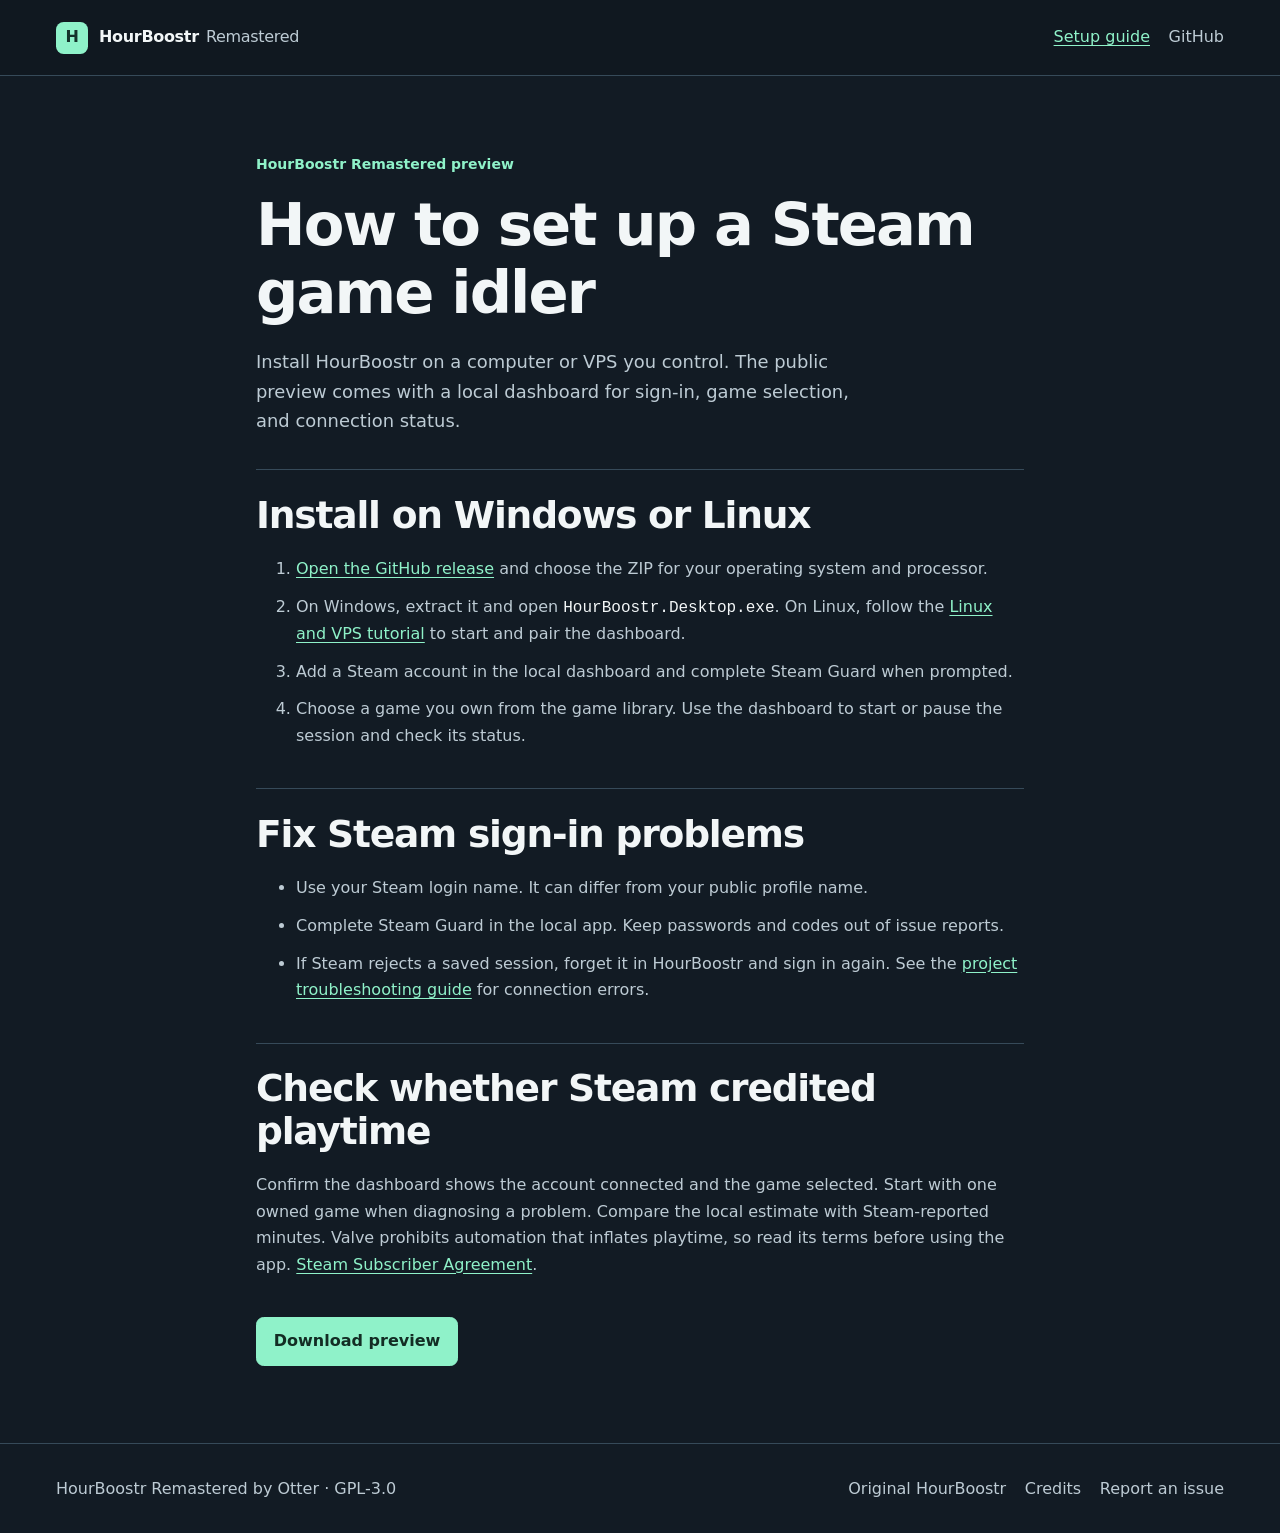
==== steam-idler-setup/index.html @ 60c2ac98 "Publish HourBoostr Remastered project site" ====
<!doctype html>
<html lang="en">
<head>
  <meta charset="utf-8">
  <meta name="viewport" content="width=device-width, initial-scale=1">
  <meta name="theme-color" content="#121b24">
  <title>How to Set Up a Steam Game Idler | HourBoostr Remastered</title>
  <meta name="description" content="Set up the HourBoostr Steam game idler on Windows or Linux, sign in with Steam Guard, and troubleshoot connection or playtime issues.">
  <link rel="canonical" href="https://otter-supremacy.github.io/HourBoostr-Remastered/steam-idler-setup/">
  <meta property="og:type" content="website">
  <meta property="og:site_name" content="HourBoostr Remastered">
  <meta property="og:title" content="How to Set Up a Steam Game Idler | HourBoostr Remastered">
  <meta property="og:description" content="Set up the HourBoostr Steam game idler on Windows or Linux, sign in with Steam Guard, and troubleshoot connection or playtime issues.">
  <meta property="og:url" content="https://otter-supremacy.github.io/HourBoostr-Remastered/steam-idler-setup/">
  <meta property="og:image" content="https://otter-supremacy.github.io/HourBoostr-Remastered/assets/dashboard-preview.jpg">
  <meta property="og:image:alt" content="HourBoostr Remastered dashboard showing example data">
  <meta name="twitter:card" content="summary_large_image">
  <link rel="stylesheet" href="../assets/styles.css">
</head>
<body>
  <a class="skip" href="#main">Skip to content</a>
  <header class="site-header">
    <div class="wrap header-inner">
      <a class="brand" href="../"><span class="mark" aria-hidden="true">H</span> HourBoostr <span class="brand-sub">Remastered</span></a>
      <nav aria-label="Main navigation">
        <a href="./" aria-current="page">Setup guide</a>
        <a href="https://github.com/otter-supremacy/HourBoostr-Remastered">GitHub</a>
      </nav>
    </div>
  </header>
  <main class="wrap guide" id="main">
    <p class="eyebrow">HourBoostr Remastered preview</p>
    <h1>How to set up a Steam game idler</h1>
    <p class="intro">Install HourBoostr on a computer or VPS you control. The public preview comes with a local dashboard for sign-in, game selection, and connection status.</p>
    <section aria-labelledby="install">
      <h2 id="install">Install on Windows or Linux</h2>
      <ol>
        <li><a href="https://github.com/otter-supremacy/HourBoostr-Remastered/releases/tag/v1.0.0-preview.1">Open the GitHub release</a> and choose the ZIP for your operating system and processor.</li>
        <li>On Windows, extract it and open <code>HourBoostr.Desktop.exe</code>. On Linux, follow the <a href="https://github.com/otter-supremacy/HourBoostr-Remastered/blob/main/docs/TUTORIAL.md#linux-and-vps">Linux and VPS tutorial</a> to start and pair the dashboard.</li>
        <li>Add a Steam account in the local dashboard and complete Steam Guard when prompted.</li>
        <li>Choose a game you own from the game library. Use the dashboard to start or pause the session and check its status.</li>
      </ol>
    </section>
    <section aria-labelledby="signin">
      <h2 id="signin">Fix Steam sign-in problems</h2>
      <ul>
        <li>Use your Steam login name. It can differ from your public profile name.</li>
        <li>Complete Steam Guard in the local app. Keep passwords and codes out of issue reports.</li>
        <li>If Steam rejects a saved session, forget it in HourBoostr and sign in again. See the <a href="https://github.com/otter-supremacy/HourBoostr-Remastered/blob/main/docs/TROUBLESHOOTING.md">project troubleshooting guide</a> for connection errors.</li>
      </ul>
    </section>
    <section aria-labelledby="playtime">
      <h2 id="playtime">Check whether Steam credited playtime</h2>
      <p>Confirm the dashboard shows the account connected and the game selected. Start with one owned game when diagnosing a problem. Compare the local estimate with Steam-reported minutes. Valve prohibits automation that inflates playtime, so read its terms before using the app. <a href="https://store.steampowered.com/subscriber_agreement/#4">Steam Subscriber Agreement</a>.</p>
    </section>
    <a class="button primary" href="https://github.com/otter-supremacy/HourBoostr-Remastered/releases/tag/v1.0.0-preview.1">Download preview</a>
  </main>
  <footer class="site-footer">
    <div class="wrap footer-inner">
      <p>HourBoostr Remastered by Otter · GPL-3.0</p>
      <nav aria-label="Project links">
        <a href="https://github.com/Ezzpify/HourBoostr">Original HourBoostr</a>
        <a href="https://github.com/otter-supremacy/HourBoostr-Remastered/blob/main/CREDITS.md">Credits</a>
        <a href="https://github.com/otter-supremacy/HourBoostr-Remastered/issues">Report an issue</a>
      </nav>
    </div>
  </footer>
</body>
</html>
---- assets/styles.css ----
* { box-sizing: border-box; }
:root { color-scheme: dark; --bg: #121b24; --panel: #1a2834; --line: #364a59; --quiet: #bdcbd4; --paper: #f2f6f7; --mint: #8ff2c9; font: 1rem/1.65 system-ui, -apple-system, "Segoe UI", sans-serif; }
body { margin: 0; background: var(--bg); color: var(--paper); }
.wrap { width: min(100% - 2.5rem, 73rem); margin-inline: auto; }
a { color: var(--mint); text-underline-offset: .2em; }
:focus-visible { outline: 3px solid #ffdb8a; outline-offset: 4px; border-radius: .2rem; }
.skip { position: absolute; top: .6rem; left: .6rem; z-index: 10; transform: translateY(-170%); background: var(--bg); padding: .7rem; }
.skip:focus { transform: none; }
.site-header { border-bottom: 1px solid var(--line); background: #101820; }
.header-inner, .footer-inner { display: flex; align-items: center; justify-content: space-between; gap: .55rem 1.5rem; flex-wrap: wrap; }
.header-inner { min-height: 4.7rem; padding-block: .5rem; }
.brand { display: inline-flex; align-items: center; gap: .45rem; text-decoration: none; color: var(--paper); font-weight: 760; letter-spacing: -.02em; }
.brand-sub { color: var(--quiet); font-weight: 500; }
.mark { display: grid; place-items: center; width: 2rem; height: 2rem; margin-right: .24rem; background: var(--mint); color: #14322a; border-radius: .48rem; font-weight: 850; }
nav { display: flex; flex-wrap: wrap; gap: 0 1.16rem; }
nav a { min-height: 44px; display: inline-flex; align-items: center; color: var(--quiet); text-decoration: none; }
nav a:hover, nav a[aria-current="page"] { color: var(--mint); text-decoration: underline; }
.hero { padding-block: clamp(3rem, 8vw, 7rem); display: grid; grid-template-columns: 1fr 1.06fr; gap: clamp(1.8rem, 4vw, 4rem); align-items: center; }
.eyebrow { font-size: .875rem; font-weight: 750; color: var(--mint); margin: 0 0 .95rem; }
h1, h2, h3 { line-height: 1.14; letter-spacing: -.032em; }
h1 { font-size: clamp(2.5rem, 5vw, 4.5rem); margin: 0 0 1.3rem; }
.hero h1 span { color: var(--mint); }
h2 { font-size: clamp(1.55rem, 3vw, 2.35rem); margin: 0 0 1.25rem; }
h3 { font-size: 1.2rem; margin: 0 0 .5rem; }
p, li { color: var(--quiet); }
.intro { font-size: 1.12rem; max-width: 55ch; }
.actions { display: flex; flex-wrap: wrap; gap: .7rem; margin-top: 1.6rem; }
.button { min-height: 48px; display: inline-flex; align-items: center; padding: .64rem 1.05rem; border: 1px solid #718994; border-radius: .48rem; text-decoration: none; color: var(--paper); font-weight: 750; }
.button:hover { border-color: var(--mint); }
.primary { background: var(--mint); color: #132d24; border-color: var(--mint); }
.primary:hover { background: #b8ffdf; }
.release-note, figcaption { font-size: .875rem; color: var(--quiet); }
.preview { margin: 0; padding: .65rem .65rem .5rem; background: var(--panel); border: 1px solid var(--line); border-radius: .8rem; box-shadow: 0 20px 48px #050a105e; }
.preview img { display: block; max-width: 100%; width: 100%; height: auto; border-radius: .38rem; }
figcaption { padding: .5rem .25rem 0; }
.content { padding-block: 2.6rem; border-top: 1px solid var(--line); }
.steps { display: grid; grid-template-columns: repeat(3,minmax(0, 1fr)); gap: .9rem; }
.steps article { border: 1px solid var(--line); border-radius: .7rem; background: var(--panel); padding: 1.2rem; }
.steps p { margin: 0; }
.questions { padding-bottom: 3.8rem; }
details { border-bottom: 1px solid var(--line); max-width: 63ch; }
summary { cursor: pointer; min-height: 48px; padding: .6rem .15rem; font-weight: 670; }
details p { margin-top: .1rem; }
.guide { max-width: 48rem; padding-block: clamp(2.5rem, 6vw, 5rem); }
.guide h1 { font-size: clamp(2.4rem, 5vw, 3.7rem); }
.guide section { padding-block: 1.45rem; border-top: 1px solid var(--line); }
.guide section:first-of-type { margin-top: 2.1rem; }
.guide li + li { margin-top: .7rem; }
code { overflow-wrap: anywhere; color: var(--paper); }
.site-footer { padding-block: 1rem; border-top: 1px solid var(--line); }
@media (max-width: 51rem) { .hero { grid-template-columns: 1fr; } .steps { grid-template-columns: 1fr; } .hero h1 br { display: none; } }
@media (max-width: 32rem) { .wrap { width: calc(100% - 2rem); } .actions .button { flex: 1 1 100%; justify-content: center; } }
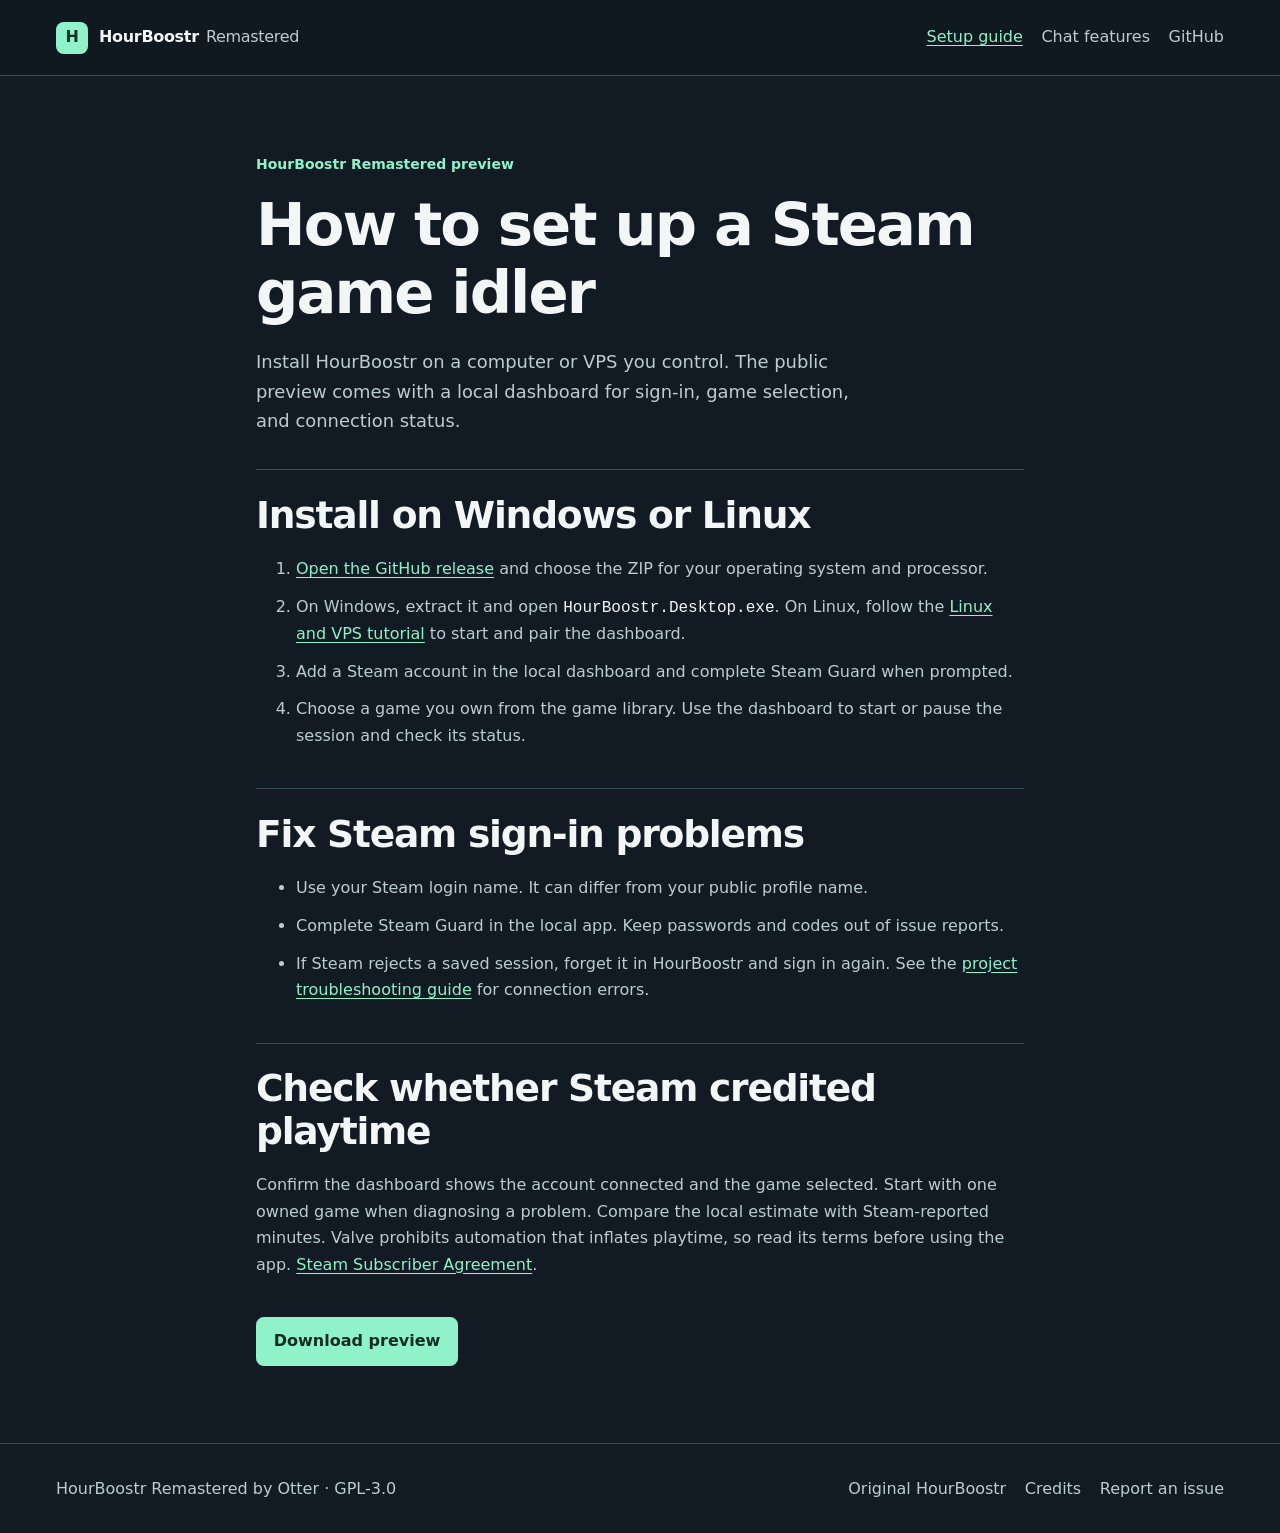
==== commit b53f5617: "Document Steam chat, friend acceptance and welcomes" ====
--- a/steam-idler-setup/index.html
+++ b/steam-idler-setup/index.html
@@ -24,6 +24,7 @@
       <a class="brand" href="../"><span class="mark" aria-hidden="true">H</span> HourBoostr <span class="brand-sub">Remastered</span></a>
       <nav aria-label="Main navigation">
         <a href="./" aria-current="page">Setup guide</a>
+        <a href="../#chat-features">Chat features</a>
         <a href="https://github.com/otter-supremacy/HourBoostr-Remastered">GitHub</a>
       </nav>
     </div>
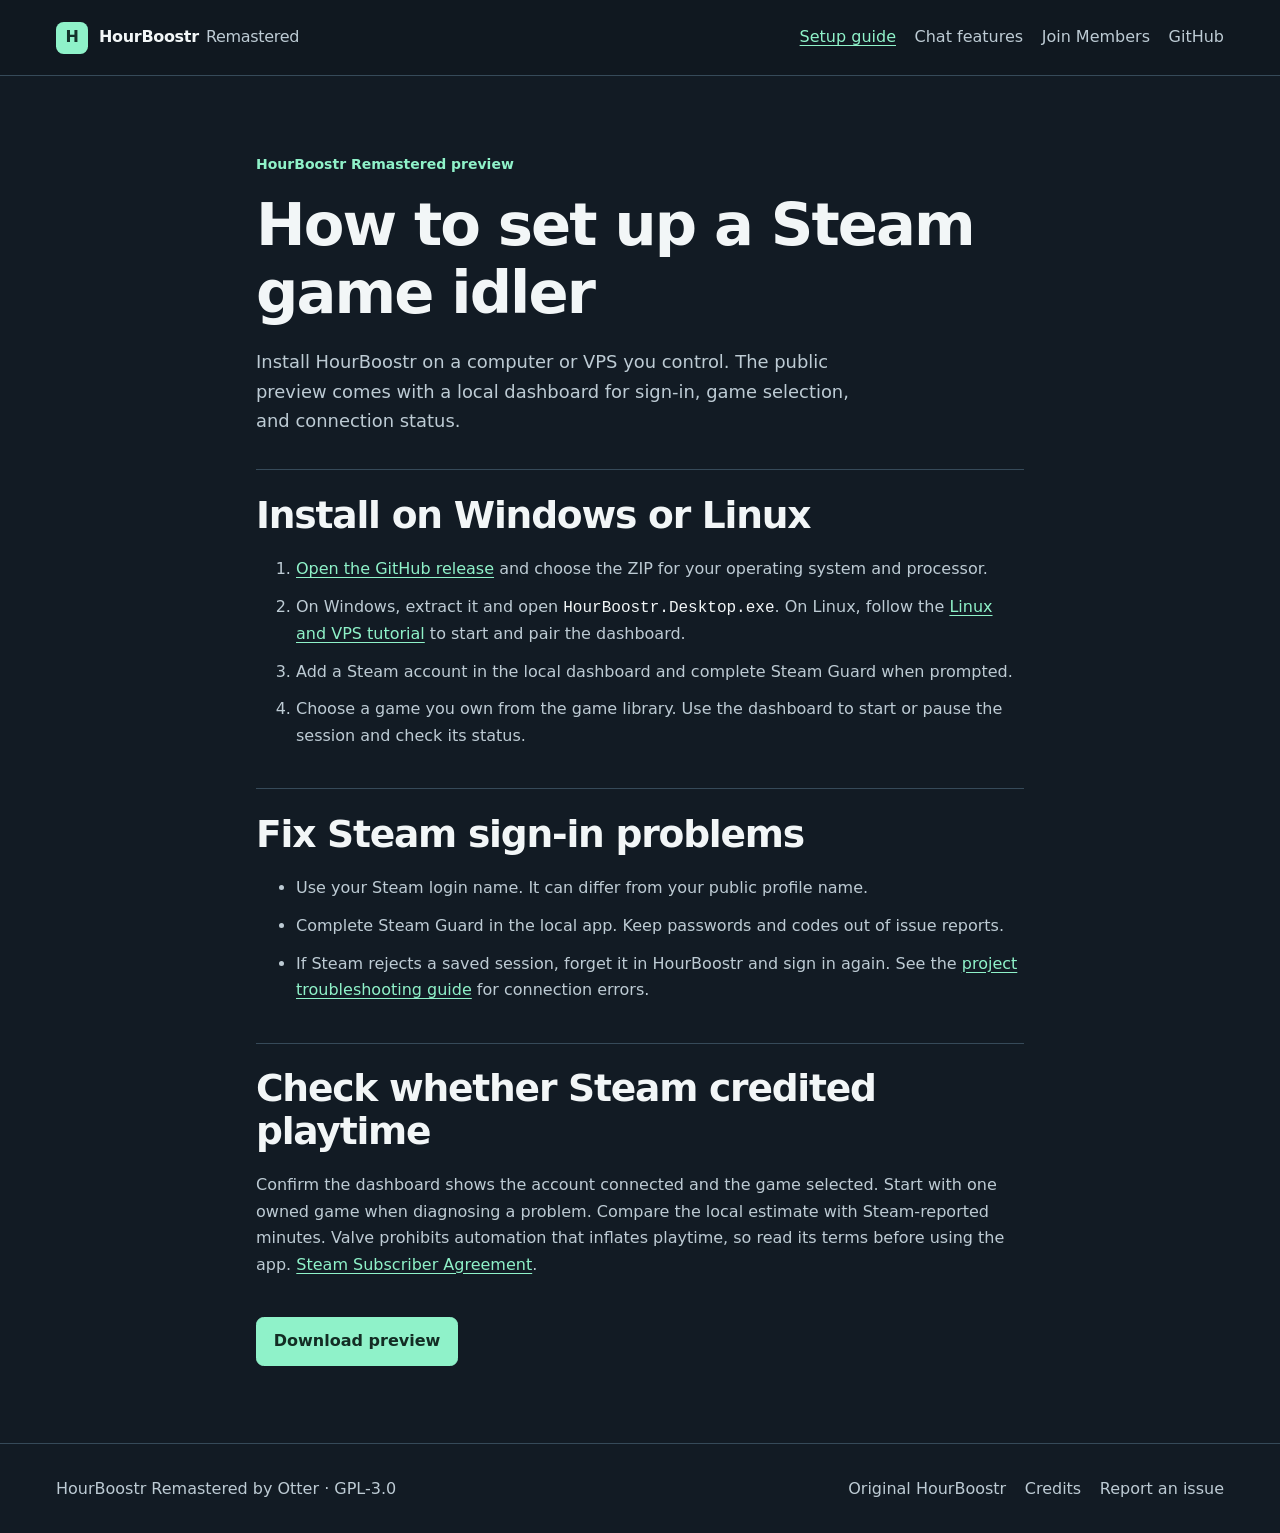
==== commit 75b94057: "Link to public HourBoostr Members sign-up" ====
--- a/steam-idler-setup/index.html
+++ b/steam-idler-setup/index.html
@@ -25,6 +25,7 @@
       <nav aria-label="Main navigation">
         <a href="./" aria-current="page">Setup guide</a>
         <a href="../#chat-features">Chat features</a>
+        <a href="https://hourboostr-members.pdfuniverse-services-e2ddc1.workers.dev/">Join Members</a>
         <a href="https://github.com/otter-supremacy/HourBoostr-Remastered">GitHub</a>
       </nav>
     </div>
@@ -67,4 +68,4 @@
     </div>
   </footer>
 </body>
-</html>+</html>
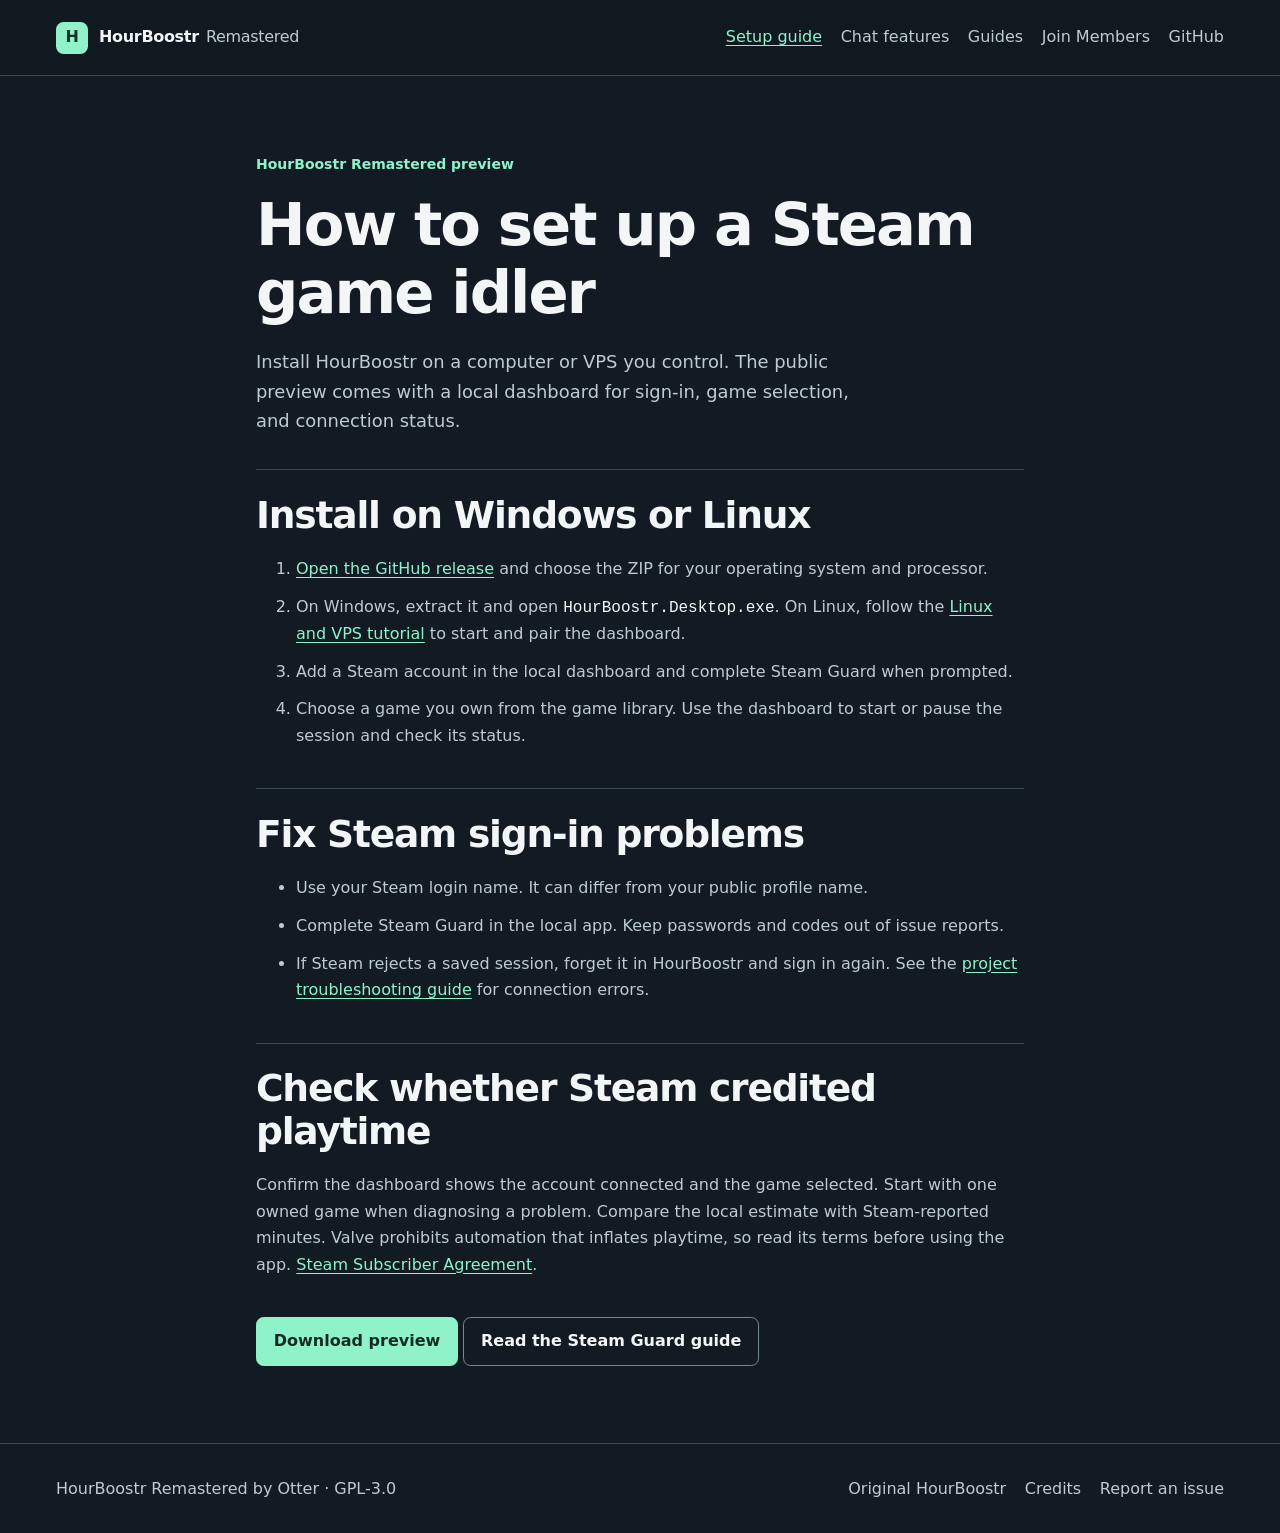
==== commit 7869d240: "Link to the HourBoostr guides" ====
--- a/steam-idler-setup/index.html
+++ b/steam-idler-setup/index.html
@@ -25,7 +25,8 @@
       <nav aria-label="Main navigation">
         <a href="./" aria-current="page">Setup guide</a>
         <a href="../#chat-features">Chat features</a>
-        <a href="https://hourboostr-members.pdfuniverse-services-e2ddc1.workers.dev/">Join Members</a>
+        <a href="https://hourboostr.pages.dev/guides/">Guides</a>
+        <a href="https://hourboostr.pages.dev/">Join Members</a>
         <a href="https://github.com/otter-supremacy/HourBoostr-Remastered">GitHub</a>
       </nav>
     </div>
@@ -56,6 +57,7 @@
       <p>Confirm the dashboard shows the account connected and the game selected. Start with one owned game when diagnosing a problem. Compare the local estimate with Steam-reported minutes. Valve prohibits automation that inflates playtime, so read its terms before using the app. <a href="https://store.steampowered.com/subscriber_agreement/#4">Steam Subscriber Agreement</a>.</p>
     </section>
     <a class="button primary" href="https://github.com/otter-supremacy/HourBoostr-Remastered/releases/tag/v1.0.0-preview.1">Download preview</a>
+    <a class="button" href="https://hourboostr.pages.dev/guides/hourboostr-steam-guard-login/">Read the Steam Guard guide</a>
   </main>
   <footer class="site-footer">
     <div class="wrap footer-inner">
